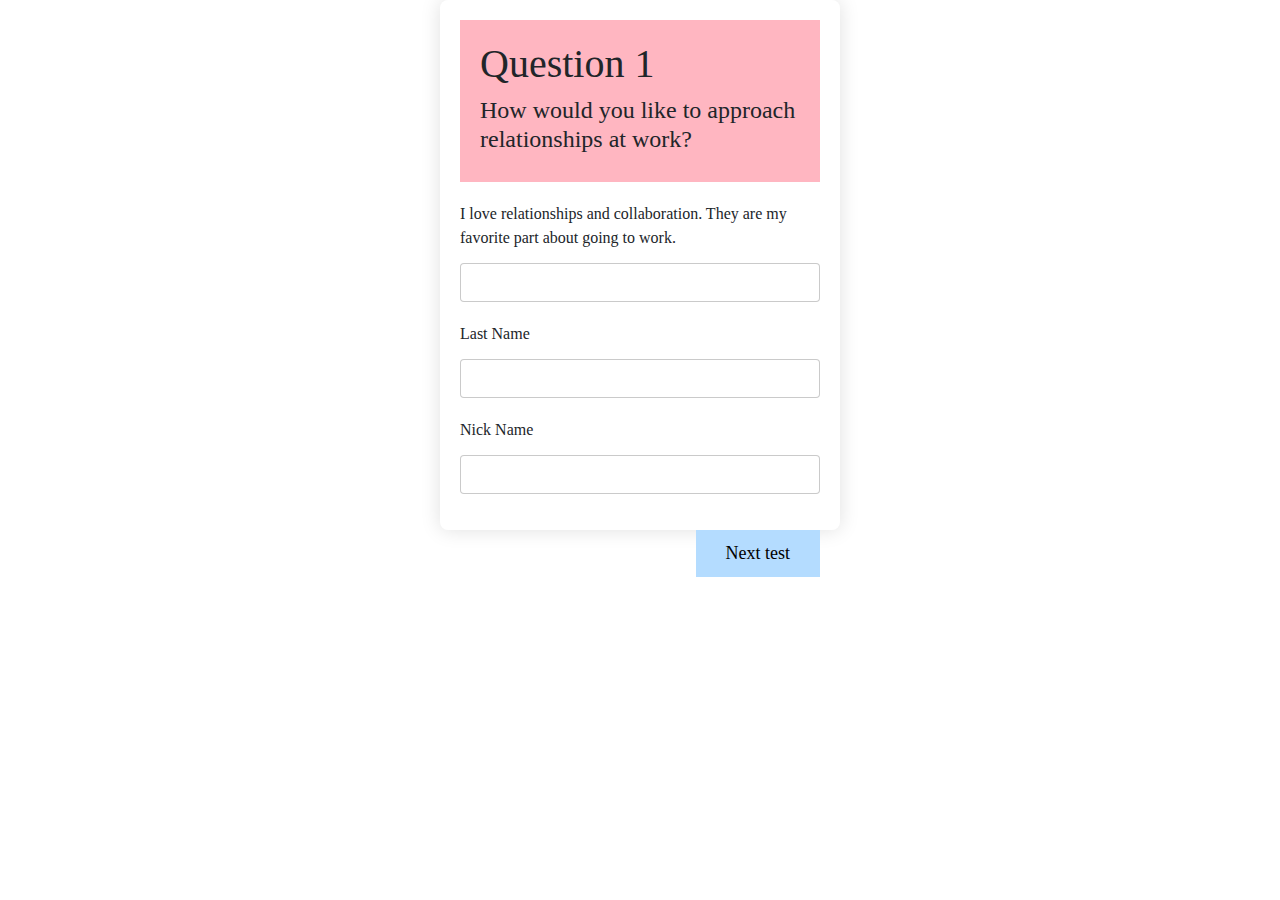
==== index.html @ d9897f07 "update styles.css" ====
<!DOCTYPE html>
<html lang="en">
<head>
  <meta charset="UTF-8">
  <meta http-equiv="X-UA-Compatible" content="IE=edge">
  <meta name="viewport" content="width=device-width, initial-scale=1.0">
  <link rel="stylesheet" href="https://stackpath.bootstrapcdn.com/bootstrap/4.3.1/css/bootstrap.min.css" integrity="sha384-ggOyR0iXCbMQv3Xipma34MD+dH/1fQ784/j6cY/iJTQUOhcWr7x9JvoRxT2MZw1T" crossorigin="anonymous">
  <link href="css/styles.css" rel="stylesheet" type="text/css">
  <title>Document</title>
</head>
<body>
  <div class="container">
    <form>

      <div class="step step-1 active">
        <div class="card-body">
          <h1>Question 1</h1>
          <h4>How would you like to approach relationships at work?</h4>
        </div>
        <div class="form-group">
          <label for="firstQuestion">I love relationships and collaboration. They are my favorite part about going to work.</label>
          <input type="text" id="firstQuestion" name="first-question">
        </div>
        <div class="form-group">
          <label for="lastName">Last Name</label>
          <input type="text" id="lastName" name="last-name">
        </div>
        <div class="form-group">
          <label for="nickName">Nick Name</label>
          <input type="text" id="nickName" name="nick-name">
        </div>
        <button type="button" class="next-btn">Next test</button>
      </div>

      <div class="step step-2">
        <div class="card-body">
          <h1>Question 2</h1>
          <h4>How would you like to approach relationships at work?</h4>
        </div>
        <div class="form-group">
          <label for="email">Email</label>
          <input type="text" id="email" name="email">
        </div>
        <div class="form-group">
          <label for="phone">Phone</label>
          <input type="number" id="phone" name="phone-number">
        </div>
        <button type="button" class="previous-btn">Prev</button>
        <button type="button" class="next-btn">Next</button>
      </div>

      <div class="step step-3">
        <div class="card-body">
          <h1>Question 3</h1>
          <h4>How would you like to approach relationships at work?</h4>
        </div>
        <div class="form-group">
          <label for="country">country</label>
          <input type="text" id="country" name="country">
        </div>
        <div class="form-group">
          <label for="city">City</label>
          <input type="text" id="city" name="city">
        </div>
        <div class="form-group">
          <label for="postCode">Post Code</label>
          <input type="text" id="postCode" name="post-code">
        </div>
        <button type="button" class="previous-btn">Prev</button>
        <button type="submit" class="submit-btn">Submit</button>
      </div>

    </form>
  </div>
</body>
<script src="js/scripts.js"></script>
</html>
---- css/styles.css ----
* {
  padding: 0;
  margin: 0;
  box-sizing: border-box;
}
body {
  font-family: "Montserrat";
}
.card-body {
  background-color:lightpink;
}
section {
  min-height: 100vh;
  width: 100%;
  display: flex;
  align-items: center;
  justify-content: center;
  background-color: aliceblue;
}
.container {
  max-width: 400px;
  width: 90%;
  padding: 20px;
  box-shadow: 0px 0px 20px #00000020;
  border-radius: 8px;
  background-color: white;
}
.step {
  display: none;
}
.step.active {
  display: block;
}
.form-group {
  width: 100%;
  margin-top: 20px;
}
.form-group input {
  width: 100%;
  border: 1.5px solid rgba(128, 128, 128, 0.418);
  padding: 5px;
  font-size: 18px;
  margin-top: 5px;
  border-radius: 4px;
}

button.next-btn,
button.previous-btn,
button.submit-btn {
  float: right;
  margin-top: 20px;
  padding: 10px 30px;
  border: none;
  outline: none;
  background-color: rgb(180, 220, 255);
  font-family: "Montserrat";
  font-size: 18px;
  cursor: pointer;
  /* text-align: right; */
}
button.previous-btn {
  float: left;
}
button.submit-btn {
  background-color: aquamarine;
}
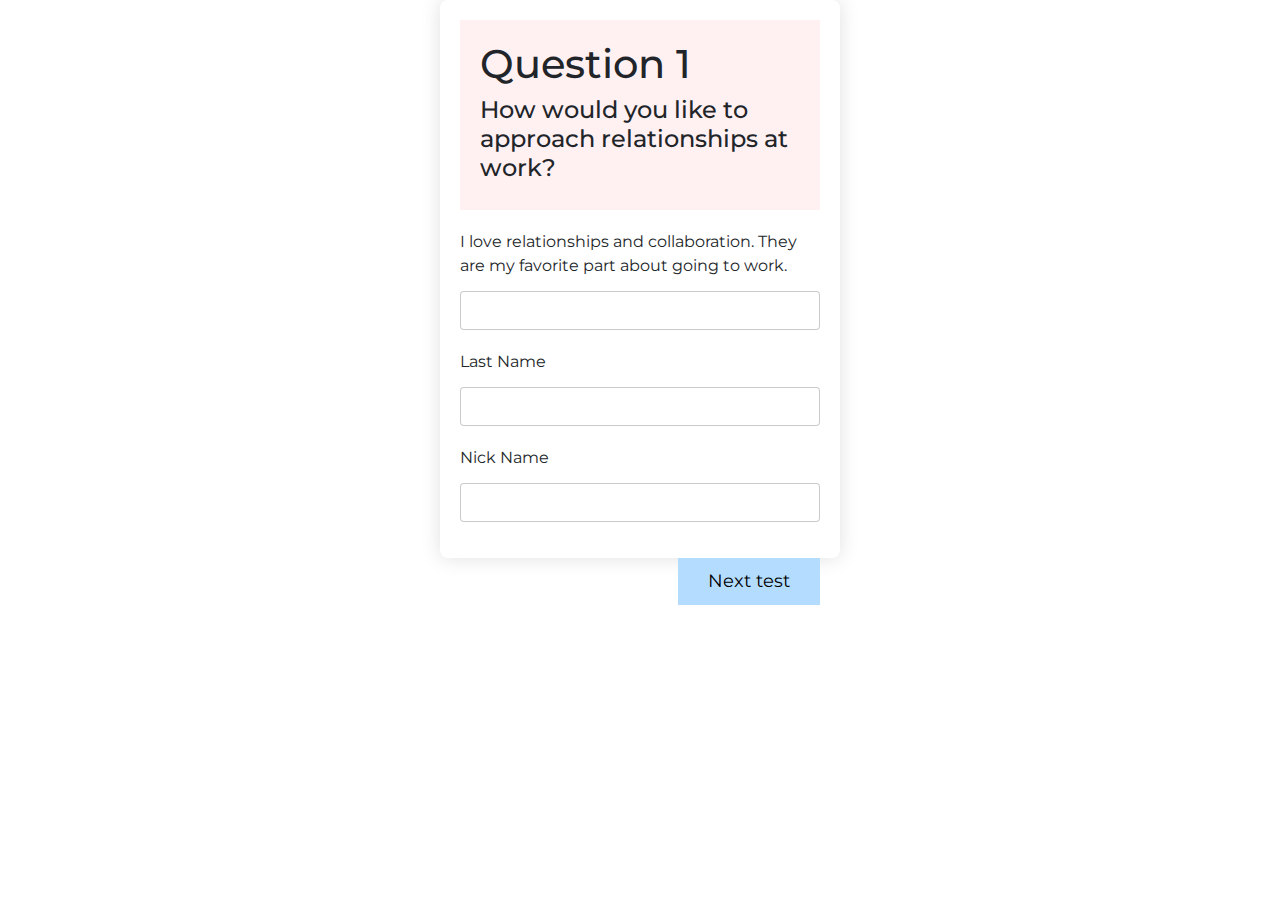
==== commit 4c7b6b1f: "change font to Montserrat" ====
--- a/index.html
+++ b/index.html
@@ -6,6 +6,11 @@
   <meta name="viewport" content="width=device-width, initial-scale=1.0">
   <link rel="stylesheet" href="https://stackpath.bootstrapcdn.com/bootstrap/4.3.1/css/bootstrap.min.css" integrity="sha384-ggOyR0iXCbMQv3Xipma34MD+dH/1fQ784/j6cY/iJTQUOhcWr7x9JvoRxT2MZw1T" crossorigin="anonymous">
   <link href="css/styles.css" rel="stylesheet" type="text/css">
+  <link rel="preconnect" href="https://fonts.gstatic.com">
+  <link rel="preconnect" href="https://fonts.googleapis.com"> 
+  <link href="https://fonts.googleapis.com/css2?family=Montserrat:wght@400;600&display=swap" rel="stylesheet">
+  <link rel="preconnect" href="https://fonts.gstatic.com" crossorigin> 
+  <link href="https://fonts.googleapis.com/css2?family=Montserrat:wght@400;600&family=Roboto:wght@700&display=swap" rel="stylesheet">
   <title>Document</title>
 </head>
 <body>
--- a/css/styles.css
+++ b/css/styles.css
@@ -7,7 +7,7 @@
   font-family: "Montserrat";
 }
 .card-body {
-  background-color:lightpink;
+  background-color:#fff0f2;
 }
 section {
   min-height: 100vh;
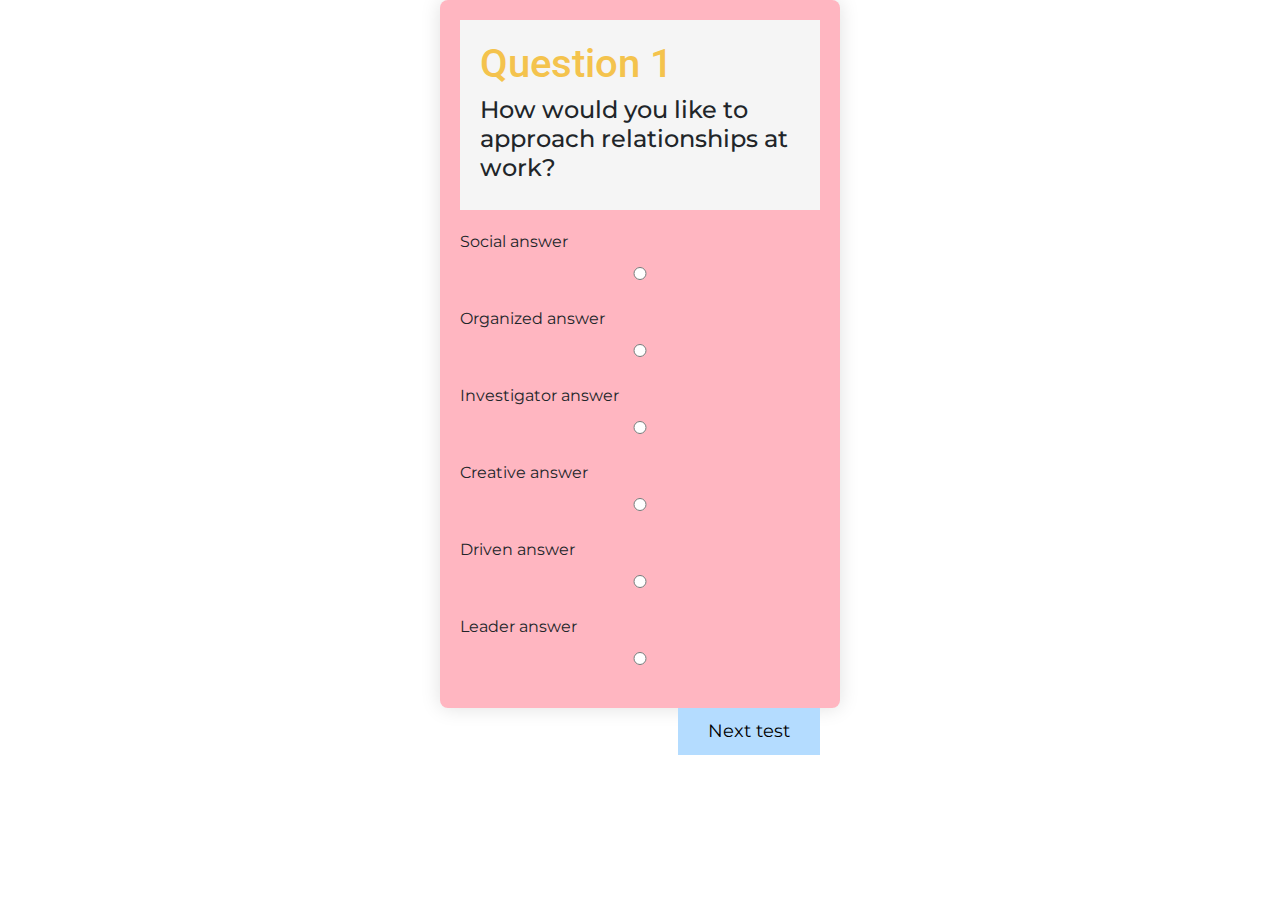
==== commit 2b4ceada: "fadd first question template" ====
--- a/index.html
+++ b/index.html
@@ -11,32 +11,45 @@
   <link href="https://fonts.googleapis.com/css2?family=Montserrat:wght@400;600&display=swap" rel="stylesheet">
   <link rel="preconnect" href="https://fonts.gstatic.com" crossorigin> 
   <link href="https://fonts.googleapis.com/css2?family=Montserrat:wght@400;600&family=Roboto:wght@700&display=swap" rel="stylesheet">
-  <title>Document</title>
+  <title>Career Quiz</title>
 </head>
 <body>
   <div class="container">
     <form>
-
+<!-- question 1 -->
       <div class="step step-1 active">
         <div class="card-body">
           <h1>Question 1</h1>
           <h4>How would you like to approach relationships at work?</h4>
         </div>
         <div class="form-group">
-          <label for="firstQuestion">I love relationships and collaboration. They are my favorite part about going to work.</label>
-          <input type="text" id="firstQuestion" name="first-question">
+          <label for="social">Social answer</label>
+          <input type="radio" id="social" name="social" value="1">
         </div>
         <div class="form-group">
-          <label for="lastName">Last Name</label>
-          <input type="text" id="lastName" name="last-name">
+          <label for="organized">Organized answer</label>
+          <input type="radio" id="organized" name="organized" value="1">
         </div>
         <div class="form-group">
-          <label for="nickName">Nick Name</label>
-          <input type="text" id="nickName" name="nick-name">
+          <label for="investigative">Investigator answer</label>
+          <input type="radio" id="investigative" name="investigative" value="1">
         </div>
+        <div class="form-group">
+          <label for="Creative">Creative answer</label>
+          <input type="radio" id="creative" name="creative" value="1">
+        </div>
+        <div class="form-group">
+          <label for="Driven">Driven answer</label>
+          <input type="radio" id="driven" name="driven" value="1">
+        </div>
+        <div class="form-group">
+          <label for="Leader">Leader answer</label>
+          <input type="radio" id="leader" name="leader" value="1">
+        </div>
+
         <button type="button" class="next-btn">Next test</button>
       </div>
-
+<!-- question 2 -->
       <div class="step step-2">
         <div class="card-body">
           <h1>Question 2</h1>
@@ -53,7 +66,7 @@
         <button type="button" class="previous-btn">Prev</button>
         <button type="button" class="next-btn">Next</button>
       </div>
-
+<!-- question 3 -->
       <div class="step step-3">
         <div class="card-body">
           <h1>Question 3</h1>
--- a/css/styles.css
+++ b/css/styles.css
@@ -5,9 +5,10 @@
 }
 body {
   font-family: "Montserrat";
+
 }
 .card-body {
-  background-color:#fff0f2;
+  background-color: whitesmoke;
 }
 section {
   min-height: 100vh;
@@ -23,8 +24,17 @@
   padding: 20px;
   box-shadow: 0px 0px 20px #00000020;
   border-radius: 8px;
-  background-color: white;
+  background-color: lightpink;
 }
+h1 {
+  font-family: 'Roboto', sans-serif;
+  color: #f4c34d;
+}
+
+
+
+
+
 .step {
   display: none;
 }
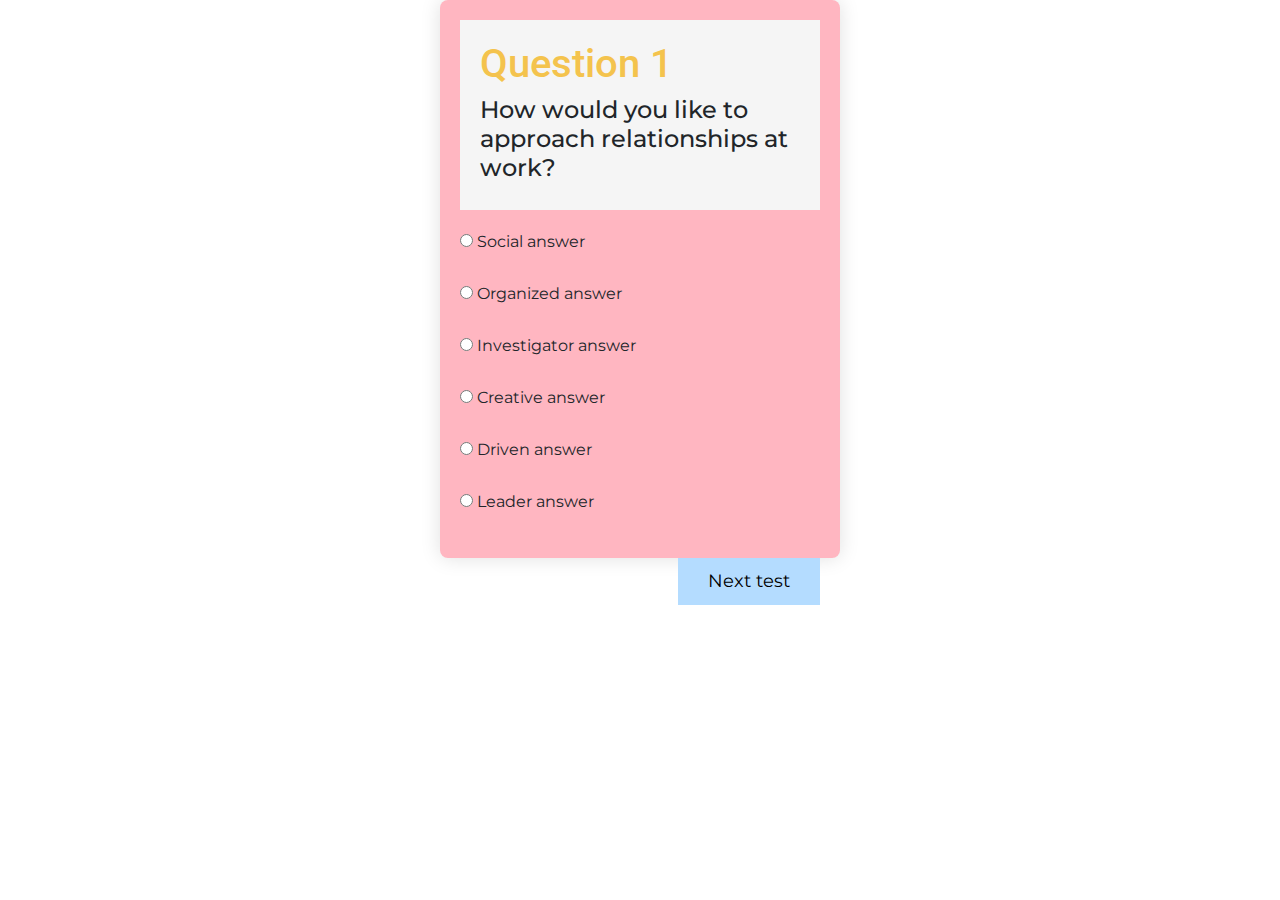
==== commit 786fd655: "update first question radio button possition" ====
--- a/index.html
+++ b/index.html
@@ -23,28 +23,36 @@
           <h4>How would you like to approach relationships at work?</h4>
         </div>
         <div class="form-group">
-          <label for="social">Social answer</label>
+
           <input type="radio" id="social" name="social" value="1">
+          <label for="social">
+            
+            Social answer
+          </label>
         </div>
         <div class="form-group">
+
+          <input type="radio" id="organized" name="organized" value="1">
           <label for="organized">Organized answer</label>
-          <input type="radio" id="organized" name="organized" value="1">
         </div>
         <div class="form-group">
+
+          <input type="radio" id="investigative" name="investigative" value="1">
           <label for="investigative">Investigator answer</label>
-          <input type="radio" id="investigative" name="investigative" value="1">
         </div>
         <div class="form-group">
+          <input type="radio" id="creative" name="creative" value="1">
           <label for="Creative">Creative answer</label>
-          <input type="radio" id="creative" name="creative" value="1">
         </div>
         <div class="form-group">
+
+          <input type="radio" id="driven" name="driven" value="1">
           <label for="Driven">Driven answer</label>
-          <input type="radio" id="driven" name="driven" value="1">
         </div>
         <div class="form-group">
+
+          <input type="radio" id="leader" name="leader" value="1">
           <label for="Leader">Leader answer</label>
-          <input type="radio" id="leader" name="leader" value="1">
         </div>
 
         <button type="button" class="next-btn">Next test</button>
--- a/css/styles.css
+++ b/css/styles.css
@@ -14,9 +14,8 @@
   min-height: 100vh;
   width: 100%;
   display: flex;
-  align-items: center;
-  justify-content: center;
-  background-color: aliceblue;
+
+  background-color: orange;
 }
 .container {
   max-width: 400px;
@@ -31,7 +30,10 @@
   color: #f4c34d;
 }
 
-
+label {
+  display: inline-block;
+  justify-content: left;
+}
 
 
 
@@ -44,15 +46,9 @@
 .form-group {
   width: 100%;
   margin-top: 20px;
+  justify-content: left;
 }
-.form-group input {
-  width: 100%;
-  border: 1.5px solid rgba(128, 128, 128, 0.418);
-  padding: 5px;
-  font-size: 18px;
-  margin-top: 5px;
-  border-radius: 4px;
-}
+
 
 button.next-btn,
 button.previous-btn,
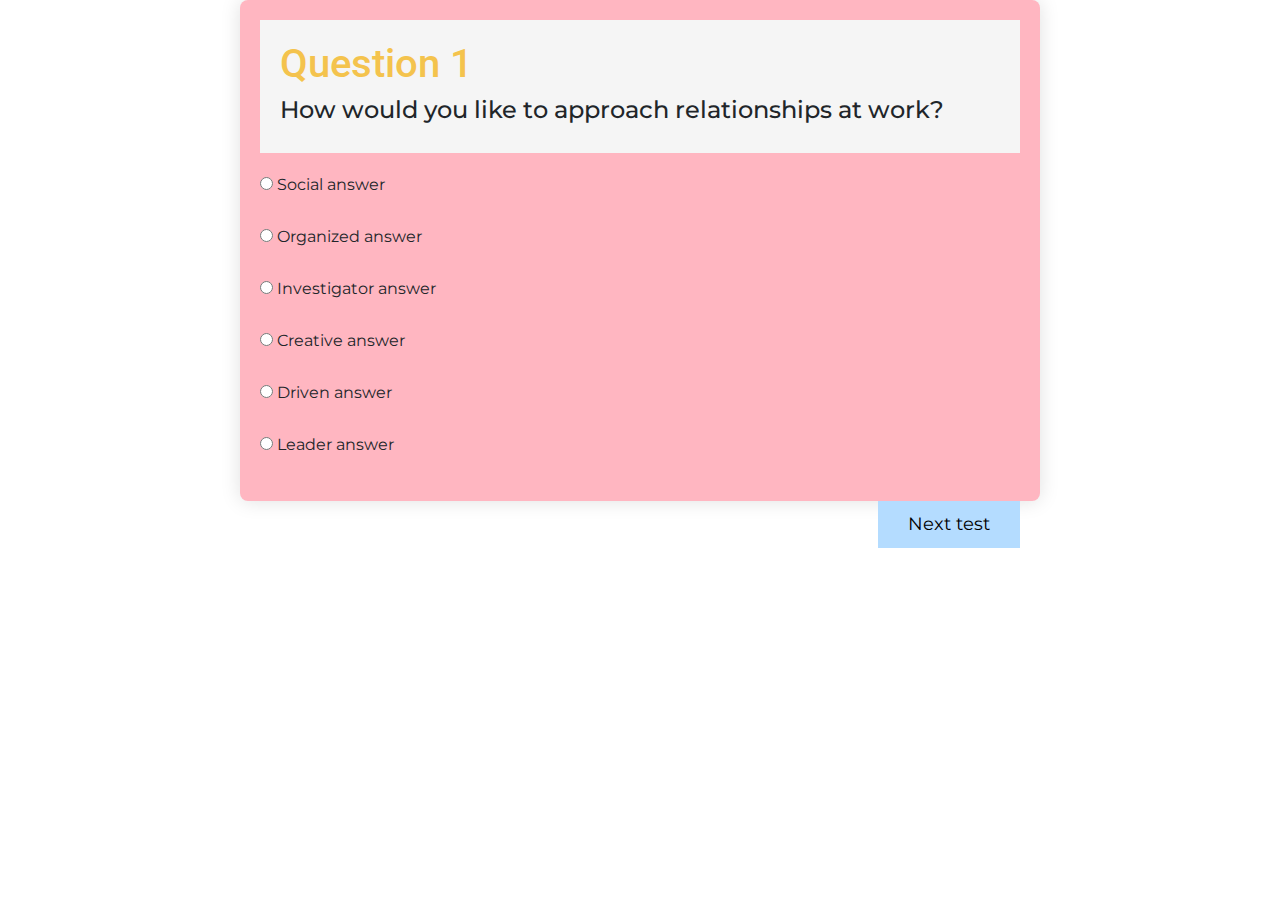
==== commit 360a0c88: "wip researching forms" ====
--- a/index.html
+++ b/index.html
@@ -23,15 +23,12 @@
           <h4>How would you like to approach relationships at work?</h4>
         </div>
         <div class="form-group">
-
           <input type="radio" id="social" name="social" value="1">
           <label for="social">
-            
             Social answer
           </label>
         </div>
         <div class="form-group">
-
           <input type="radio" id="organized" name="organized" value="1">
           <label for="organized">Organized answer</label>
         </div>
@@ -64,13 +61,35 @@
           <h4>How would you like to approach relationships at work?</h4>
         </div>
         <div class="form-group">
-          <label for="email">Email</label>
-          <input type="text" id="email" name="email">
+          <input type="radio" id="social" name="social" value="1">
+          <label for="social">
+            Social answer
+          </label>
         </div>
         <div class="form-group">
-          <label for="phone">Phone</label>
-          <input type="number" id="phone" name="phone-number">
+          <input type="radio" id="organized" name="organized" value="1">
+          <label for="organized">Organized answer</label>
         </div>
+        <div class="form-group">
+
+          <input type="radio" id="investigative" name="investigative" value="1">
+          <label for="investigative">Investigator answer</label>
+        </div>
+        <div class="form-group">
+          <input type="radio" id="creative" name="creative" value="1">
+          <label for="Creative">Creative answer</label>
+        </div>
+        <div class="form-group">
+
+          <input type="radio" id="driven" name="driven" value="1">
+          <label for="Driven">Driven answer</label>
+        </div>
+        <div class="form-group">
+
+          <input type="radio" id="leader" name="leader" value="1">
+          <label for="Leader">Leader answer</label>
+        </div>
+
         <button type="button" class="previous-btn">Prev</button>
         <button type="button" class="next-btn">Next</button>
       </div>
--- a/css/styles.css
+++ b/css/styles.css
@@ -18,7 +18,7 @@
   background-color: orange;
 }
 .container {
-  max-width: 400px;
+  max-width: 800px;
   width: 90%;
   padding: 20px;
   box-shadow: 0px 0px 20px #00000020;
@@ -50,6 +50,7 @@
 }
 
 
+
 button.next-btn,
 button.previous-btn,
 button.submit-btn {
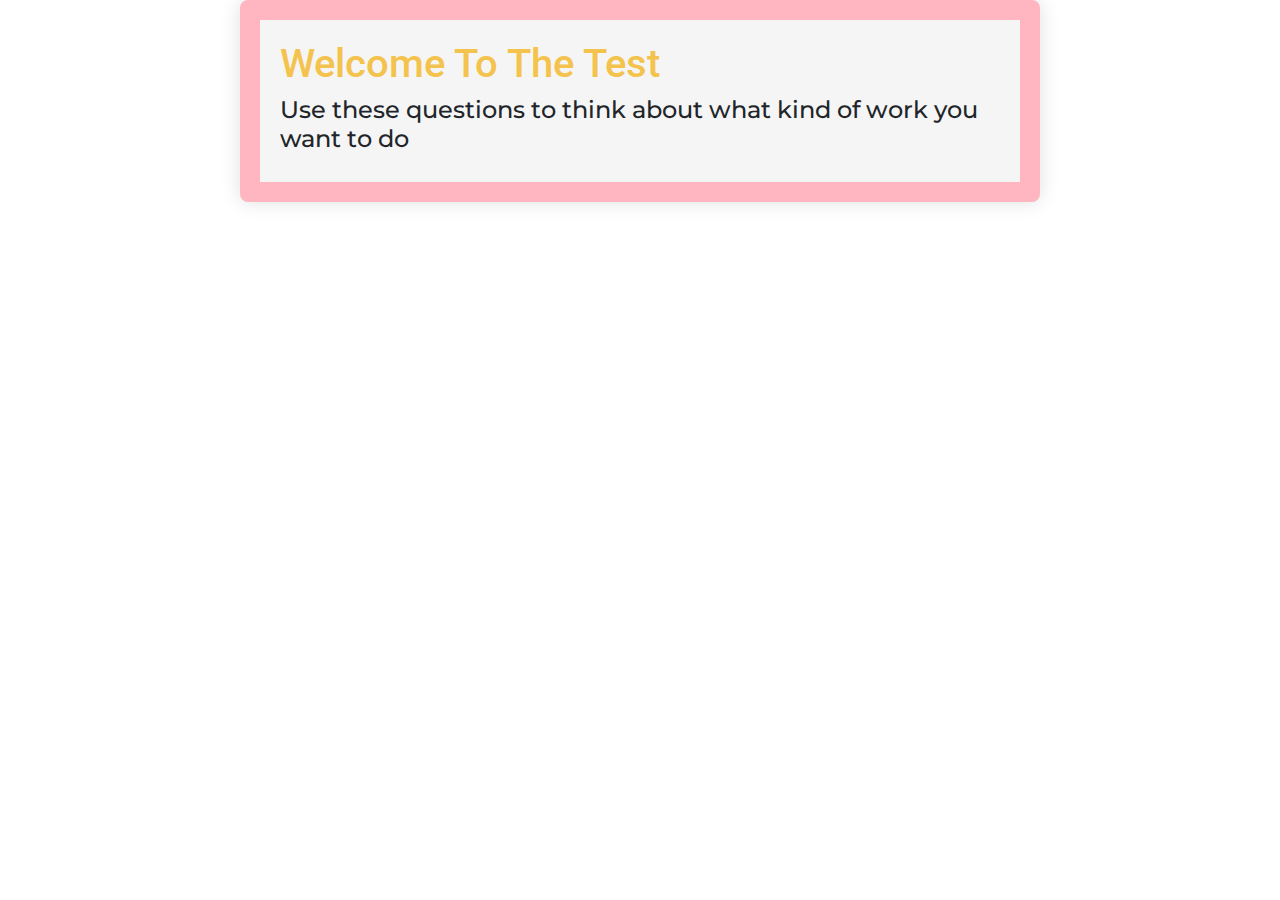
==== commit 8a792c9f: "move test to questions_1.html" ====
--- a/index.html
+++ b/index.html
@@ -15,108 +15,12 @@
 </head>
 <body>
   <div class="container">
-    <form>
 <!-- question 1 -->
-      <div class="step step-1 active">
-        <div class="card-body">
-          <h1>Question 1</h1>
-          <h4>How would you like to approach relationships at work?</h4>
-        </div>
-        <div class="form-group">
-          <input type="radio" id="social" name="social" value="1">
-          <label for="social">
-            Social answer
-          </label>
-        </div>
-        <div class="form-group">
-          <input type="radio" id="organized" name="organized" value="1">
-          <label for="organized">Organized answer</label>
-        </div>
-        <div class="form-group">
-
-          <input type="radio" id="investigative" name="investigative" value="1">
-          <label for="investigative">Investigator answer</label>
-        </div>
-        <div class="form-group">
-          <input type="radio" id="creative" name="creative" value="1">
-          <label for="Creative">Creative answer</label>
-        </div>
-        <div class="form-group">
-
-          <input type="radio" id="driven" name="driven" value="1">
-          <label for="Driven">Driven answer</label>
-        </div>
-        <div class="form-group">
-
-          <input type="radio" id="leader" name="leader" value="1">
-          <label for="Leader">Leader answer</label>
-        </div>
-
-        <button type="button" class="next-btn">Next test</button>
-      </div>
-<!-- question 2 -->
-      <div class="step step-2">
-        <div class="card-body">
-          <h1>Question 2</h1>
-          <h4>How would you like to approach relationships at work?</h4>
-        </div>
-        <div class="form-group">
-          <input type="radio" id="social" name="social" value="1">
-          <label for="social">
-            Social answer
-          </label>
-        </div>
-        <div class="form-group">
-          <input type="radio" id="organized" name="organized" value="1">
-          <label for="organized">Organized answer</label>
-        </div>
-        <div class="form-group">
-
-          <input type="radio" id="investigative" name="investigative" value="1">
-          <label for="investigative">Investigator answer</label>
-        </div>
-        <div class="form-group">
-          <input type="radio" id="creative" name="creative" value="1">
-          <label for="Creative">Creative answer</label>
-        </div>
-        <div class="form-group">
-
-          <input type="radio" id="driven" name="driven" value="1">
-          <label for="Driven">Driven answer</label>
-        </div>
-        <div class="form-group">
-
-          <input type="radio" id="leader" name="leader" value="1">
-          <label for="Leader">Leader answer</label>
-        </div>
-
-        <button type="button" class="previous-btn">Prev</button>
-        <button type="button" class="next-btn">Next</button>
-      </div>
-<!-- question 3 -->
-      <div class="step step-3">
-        <div class="card-body">
-          <h1>Question 3</h1>
-          <h4>How would you like to approach relationships at work?</h4>
-        </div>
-        <div class="form-group">
-          <label for="country">country</label>
-          <input type="text" id="country" name="country">
-        </div>
-        <div class="form-group">
-          <label for="city">City</label>
-          <input type="text" id="city" name="city">
-        </div>
-        <div class="form-group">
-          <label for="postCode">Post Code</label>
-          <input type="text" id="postCode" name="post-code">
-        </div>
-        <button type="button" class="previous-btn">Prev</button>
-        <button type="submit" class="submit-btn">Submit</button>
-      </div>
-
-    </form>
+    <div class="card-body">
+      <h1>Welcome To The Test</h1>
+      <h4>Use these questions to think about what kind of work you want to do</h4>
+    </div>
   </div>
 </body>
-<script src="js/scripts.js"></script>
+
 </html>--- a/css/styles.css
+++ b/css/styles.css
@@ -33,6 +33,10 @@
 label {
   display: inline-block;
   justify-content: left;
+}
+.question {
+  background-color: red;
+  margin: 20px;
 }
 
 
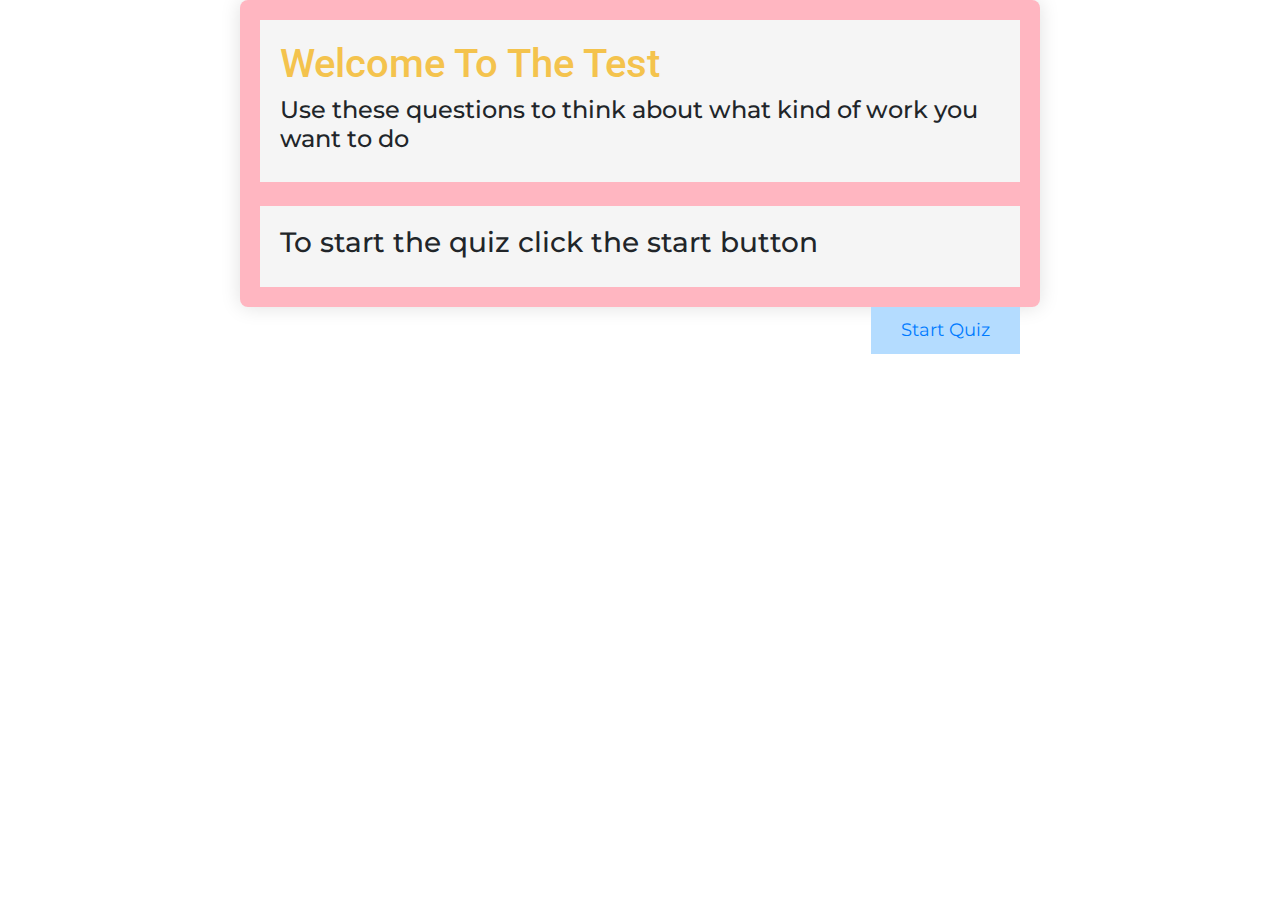
==== commit d4b6611e: "add start button to index.html" ====
--- a/index.html
+++ b/index.html
@@ -15,11 +15,15 @@
 </head>
 <body>
   <div class="container">
-<!-- question 1 -->
     <div class="card-body">
       <h1>Welcome To The Test</h1>
       <h4>Use these questions to think about what kind of work you want to do</h4>
     </div>
+    <br/>
+    <div class="card-body">
+      <h3>To start the quiz click the start button</h3>
+    </div>
+    <a href="html/question_1.html" class="start">Start Quiz</a>
   </div>
 </body>
 
--- a/css/styles.css
+++ b/css/styles.css
@@ -41,6 +41,7 @@
 
 
 
+
 .step {
   display: none;
 }
@@ -57,7 +58,9 @@
 
 button.next-btn,
 button.previous-btn,
-button.submit-btn {
+button.submit-btn,
+button.btn-primary,
+.start {
   float: right;
   margin-top: 20px;
   padding: 10px 30px;
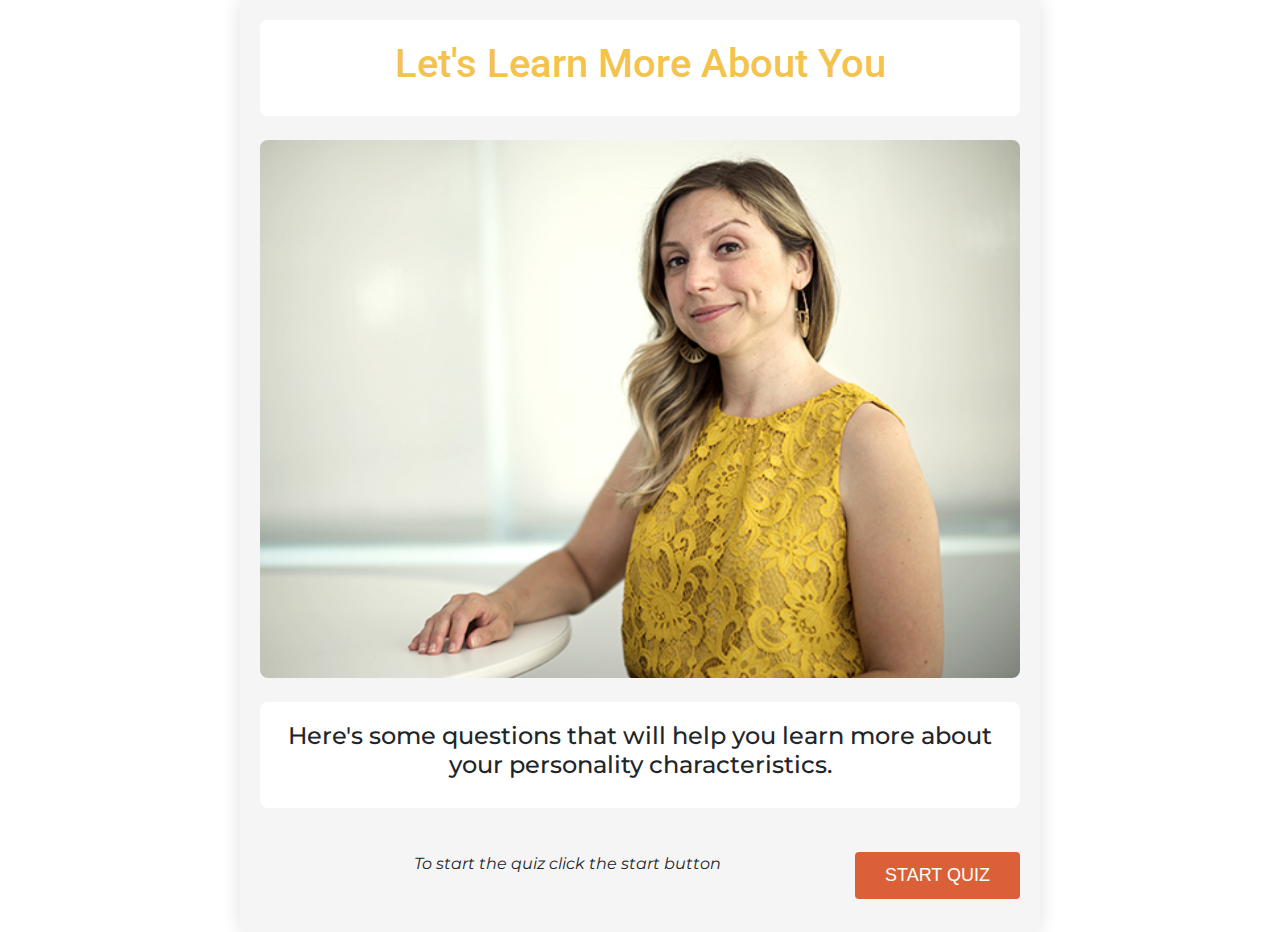
==== commit 37c20b06: "add photo and desciption to index.html" ====
--- a/index.html
+++ b/index.html
@@ -15,15 +15,25 @@
 </head>
 <body>
   <div class="container">
-    <div class="card-body">
-      <h1>Welcome To The Test</h1>
-      <h4>Use these questions to think about what kind of work you want to do</h4>
+    <div class="card-body top">
+      <h1>Let's Learn More About You</h1>
+      
     </div>
     <br/>
-    <div class="card-body">
-      <h3>To start the quiz click the start button</h3>
+    <div class="card-body img-card">
+      <img src="img/Mary_Blalock.jpg" class="header-image">
     </div>
-    <a href="html/question_1.html" class="start">Start Quiz</a>
+    <br/>
+    <div class="card-body top">
+      <h4>Here's some questions that will help you learn more about your personality characteristics.</h4>
+    </div>
+    <br/>
+    <a href="html/question_1.html" class="start">START QUIZ</a>
+    <div class="card-body bottom">
+      <p><em>To start the quiz click the start button</em></p>
+    </div>
+
+
   </div>
 </body>
 
--- a/css/styles.css
+++ b/css/styles.css
@@ -5,10 +5,20 @@
 }
 body {
   font-family: "Montserrat";
-
+  text-align: center;
+}
+img {
+  width: 100%;
+  object-fit: contain;
+  border-radius: 8px;
+}
+.img-card {
+  padding: 0;
 }
 .card-body {
-  background-color: whitesmoke;
+  background-color: white;
+  border-radius: 8px;
+  
 }
 section {
   min-height: 100vh;
@@ -17,13 +27,14 @@
 
   background-color: orange;
 }
+
 .container {
   max-width: 800px;
   width: 90%;
   padding: 20px;
   box-shadow: 0px 0px 20px #00000020;
   border-radius: 8px;
-  background-color: lightpink;
+  background-color: whitesmoke;
 }
 h1 {
   font-family: 'Roboto', sans-serif;
@@ -31,31 +42,34 @@
 }
 
 label {
-  display: inline-block;
-  justify-content: left;
+  /* display: inline-block; */
+  justify-content: right;
+  color:rgb(46, 46, 46);
 }
 .question {
-  background-color: red;
-  margin: 20px;
+  background-color:white;
+  border-radius: 8px;
+  text-align: left;
+  
+}
+.top {
+  justify-content: center;
+  border-radius: 8px;
+}
+.bottom {
+  background-color: whitesmoke;
 }
 
 
 
 
+/* buttons and show/hide */
 .step {
   display: none;
 }
 .step.active {
   display: block;
 }
-.form-group {
-  width: 100%;
-  margin-top: 20px;
-  justify-content: left;
-}
-
-
-
 button.next-btn,
 button.previous-btn,
 button.submit-btn,
@@ -66,15 +80,19 @@
   padding: 10px 30px;
   border: none;
   outline: none;
-  background-color: rgb(180, 220, 255);
-  font-family: "Montserrat";
+  background-color: rgb(220, 96, 55);
+  color: white;
+
+  font-family: 'Barlow', sans-serif;
   font-size: 18px;
   cursor: pointer;
+  border-radius: 4px;
   /* text-align: right; */
 }
 button.previous-btn {
   float: left;
 }
 button.submit-btn {
-  background-color: aquamarine;
+  background-color: #ff9c00;
+  color: white;
 }
